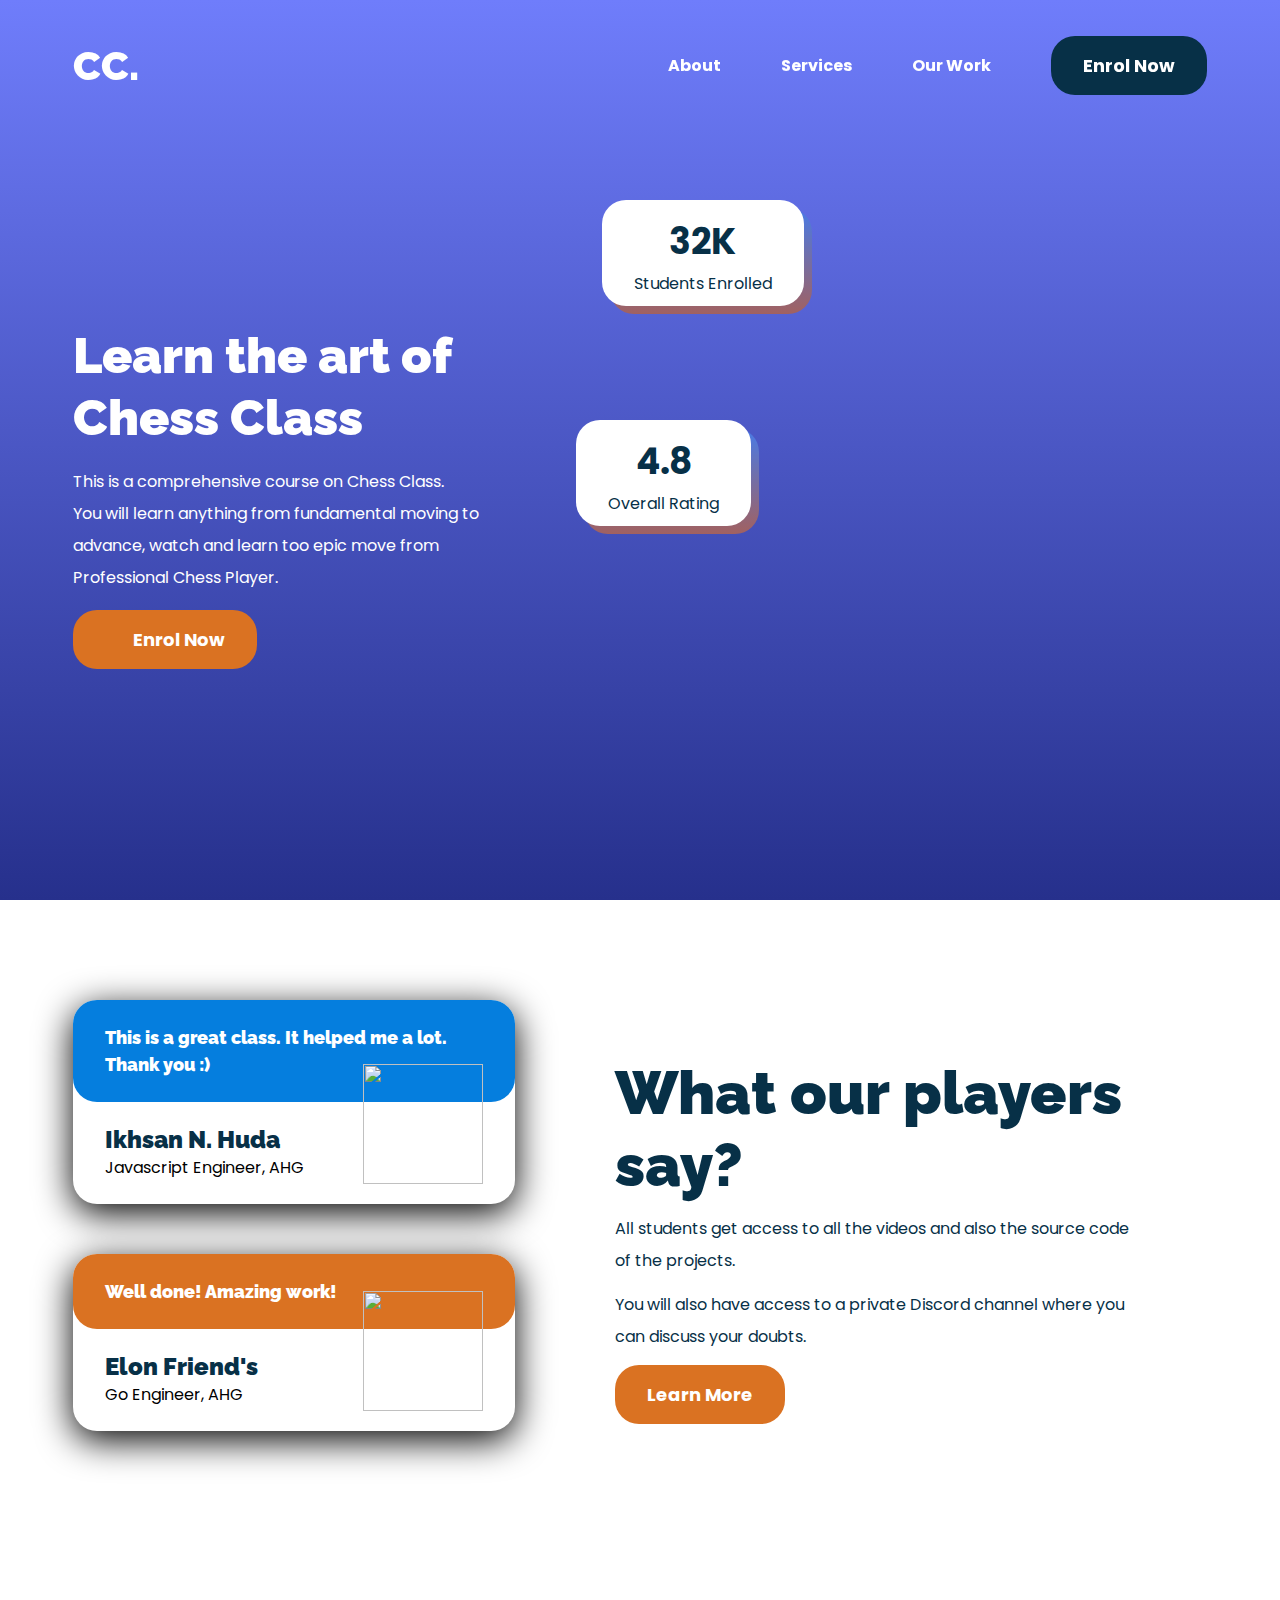
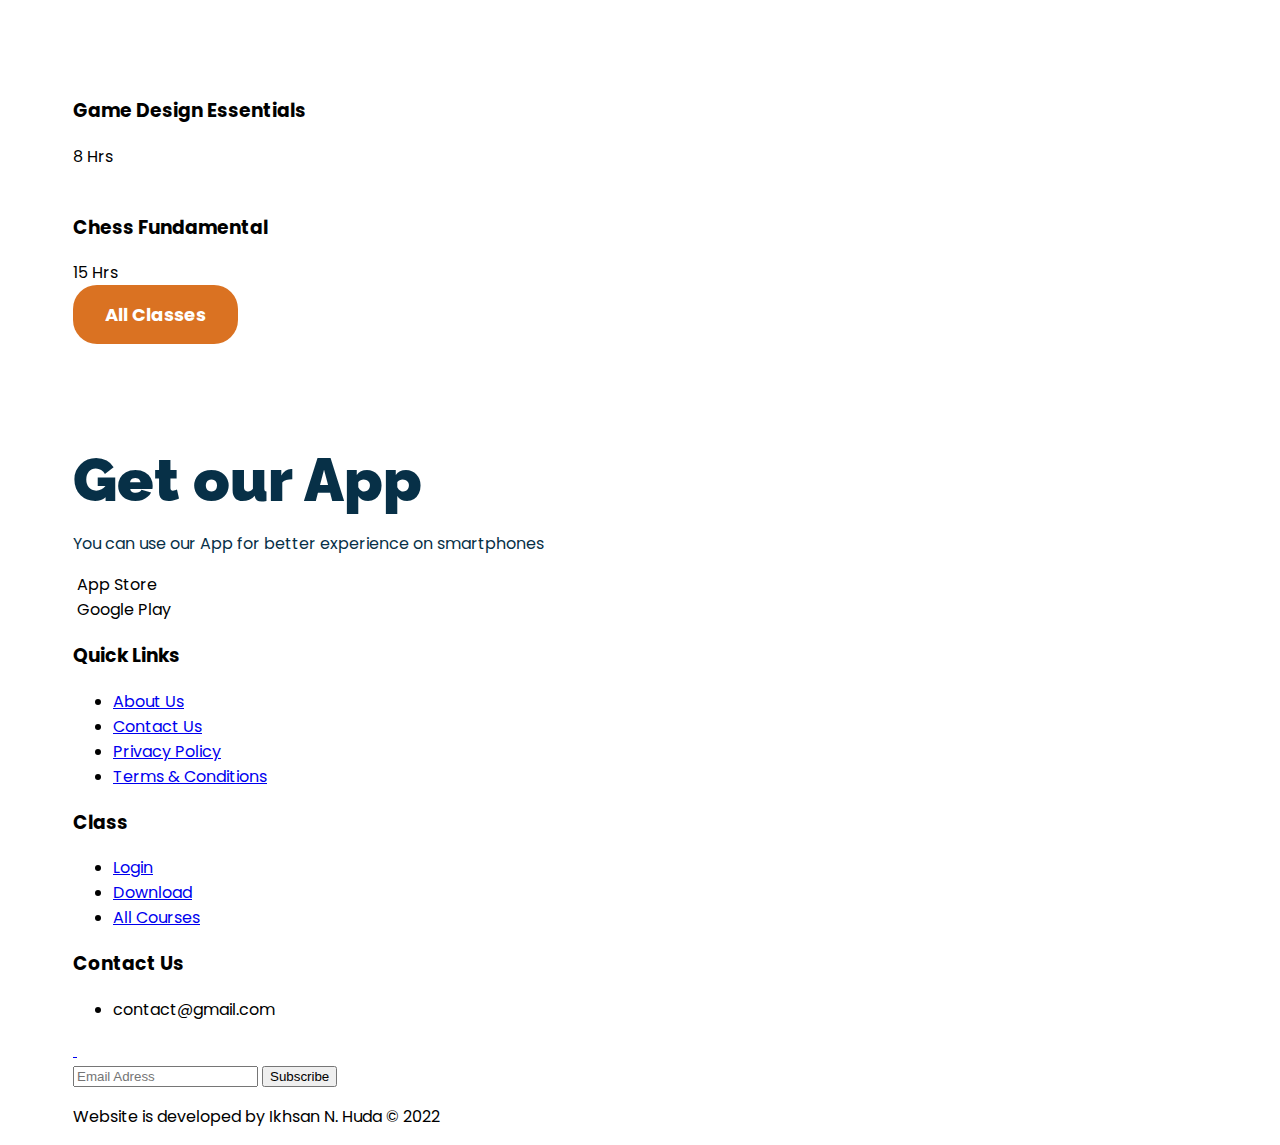
==== class-chess/index.html @ a9008c7b "add new dir" ====
<!DOCTYPE html>
<html lang="en">
<head>
    <meta charset="UTF-8">
    <meta http-equiv="X-UA-Compatible" content="IE=edge">
    <meta name="viewport" content="width=device-width, initial-scale=1.0">
    <title>Chess Class</title>
    <link rel="preconnect" href="https://fonts.googleapis.com">
    <link rel="preconnect" href="https://fonts.gstatic.com" crossorigin>
    <link href="https://fonts.googleapis.com/css2?family=Poppins:wght@400;700&family=Raleway:wght@300;900&display=swap" rel="stylesheet">
    <link rel="stylesheet" href="style.css">
</head>
<body>
    

<header>
    <div class="wrapper">
  <nav>
            <div class="logo">
                CC.
            </div>
   <ul>
    <li>
        <a href="#"> About </a>
    </li>

    <li>
        <a href="#"> Services </a>
    </li>

    <li>
        <a href="#"> Our Work </a>
    </li>

    <li>
        <a href="#" class="btn dark"> Enrol Now </a>
    </li>
   </ul>
  </nav>
    
    <!-- End of desktop navigation menu -->

  <div class="hero-section"> 
    <div class="left">
        <h1>
            Learn the art of <br>
            Chess Class
        </h1>

        <p>
            This is a comprehensive course on Chess Class. <br>
            You will learn anything from fundamental moving to <br>
            advance, watch and learn too epic move from <br>
            Professional Chess Player.
        </p>
    
        <a href="#" class="btn light enrol-icon">Enrol Now</a>
    </div>
    
    <div class="right">
        <img src="images/Chess.png" alt="" />
    </div>

  <div class="achievement-cards">

    <div class="achievement-card students-enrolled">
        <div class="content">
            <div>
                <h3>32K</h3>
            </div>
            <p>Students Enrolled</p>    
        </div>

        <div class="bg"></div>
     </div>   
   
     <div class="achievement-card overall-rating">
        <div class="content">
            <div>
            <h3>4.8</h3>
            <img src="images/star-icon.png" alt="">
            </div>
            <p>Overall Rating</p>
        </div>

        <div class="bg"></div>
     </div>   
    </div>

</div>
</div>
</header>    

<!-- End of the header section -->

    <div class="wrapper">
        <section class="testimonials-section">
            <div class="left">
                <div class="testimonial-card">
                    <div class="content">
                        This is a great class. It helped me a lot. Thank you :)
                    </div>

                    <div class="info">
                        <h4>Ikhsan N. Huda</h4>
                        <div class="company">
                            Javascript Engineer, AHG
                        </div>      
                        <img src="images/person.png" alt="" />
                    </div>
                </div>
                    
                    <div class="testimonial-card">
                        <div class="content">
                            Well done! Amazing work!
                        </div>
    
                        <div class="info">
                            <h4>Elon Friend's</h4>
                            <div class="company">
                                Go Engineer, AHG
                            </div>      
                            <img src="images/person2.png" alt="" />
                        </div>
                    </div> 
                </div>
   
                <!-- End of the class Left -->
                
            <div class="right">
                <h2>What our players say?</h2>
                <p>
                    All students get access to all the videos and also the source code <br> of the projects.
                </p>
                <p>
                    You will also have access to a private Discord channel where you <br> can discuss your doubts.
                </p>
                <a href="#" class="btn light desktop-btn" > Learn More </a>
            </div>
            <a href="#" class="btn light mobile-btn" > Learn More </a>
        </section>
    </div>

    <!-- End of Testimonials Section-->

    <section class="classes-section">
        <div class="wrapper">
            <h2 class="light">Our Class</h2>

            <div class="class-cards">  
                <div class="course-card">
                    <img src="images/class-image.png" alt="" />

                    <div class="info">
                        <h3>Game Design Essentials</h3>
                        <div class="duration">8 Hrs</div>
                    </div>
                </div>

                <div class="course-card">
                    <img src="images/class2-image.png" alt="" />

                    <div class="info">
                        <h3>Chess Fundamental</h3>
                        <div class="duration">15 Hrs</div>
                    </div>
                </div>
            </div>

            <a href="#" class="btn light">All Classes </a>
        </div>
    </section>

    <!-- End of Class Section -->
    
    <div class="wrapper">  
        <section class="app-section">
            <h2>Get our App</h2>
            <p>You can use our App for better experience on smartphones</p>
            
            <div class="app-buttons">
                <div class="app-btn">
                    <img src="images/appstore-icon.svg" alt="" />
                    <span>App Store</span>
                </div>
                <div class="app-btn">
                    <img src="images/google-store.svg" alt="" />
                    <span>Google Play</span>
                </div>
            </div>
        </section>
    </div>

<!-- End of the App Section -->

    <footer>
        <div class="wrapper">
            <div class="links-container">
                <div class="links">
                    <h3>Quick Links</h3>
                    <ul>
                        <li>
                        <a href="#">About Us</a>
                        </li>    
                        <li>
                        <a href="#">Contact Us</a>
                        </li>
                        <li>
                        <a href="#">Privacy Policy</a>
                        </li>
                        <li>
                        <a href="#">Terms & Conditions</a>
                        </li>
                    </ul>
                </div>

                <div class="links">
                    <h3>Class</h3>

                    <ul>
                        <li>
                        <a href="#">Login</a>
                        </li>    
                        <li>
                        <a href="#">Download</a>
                        </li>
                        <li>
                        <a href="#">All Courses</a>
                        </li>
                    </ul>
                </div>

                <div class="links">
                    <h3>Contact Us</h3>

                    <ul>
                        <li>
                            contact@gmail.com
                        </li>    
                    </ul>
                    
                    <div class="socials">
                     
                     <a href="#"> 
                        <img src="images/fb-icon.svg" alt="" />
                     </a>
                     <a href="#">    
                        <img src="images/instagram-icon.svg" alt="" />
                    </a>
                        </div>
                    <form action="#">
                        <input type="text" placeholder="Email Adress" />
                        <button class="submit-btn"> Subscribe</button>
                    </form>    
                    
                </div>
            </div>

            <p class="copyright">Website is developed by Ikhsan N. Huda © 2022</p>
        </div>
    </footer>



    <script src="script.js"></script>
</body>
</html>
---- class-chess/style.css ----
:root {
   --orange-color: #da7222;
   --dark-blue-color: #073047;
   --dark-color: #070917;
   --light-color: #E7E7E7;
   --light-purple-color: #6F7DFB;
   --light-blue-color: #057EDE;
}

*,
*::after,
*::before {
   box-sizing: border-box;
}

body {
   margin: 0;
   font-family: "Poppins", sans-serif;
}

.wrapper {
   max-width: 1134px;
   margin: 0 auto;
}


/* Buttons */
.btn {
   padding: 16px 32px;
   border-radius:24px;
   color: #fff;
   display: inline-block;
   font-weight: bold;
   font-size: 18px;
   text-decoration: none;
   position: relative;
}

.btn.dark {
   background: var(--dark-blue-color);
}

.btn.light {
   background: var(--orange-color);
}

.btn.enrol-icon::before {
   content: url("images/enrol-icon.svg");
   position: absolute;
   top: 50%;
   left: 32px;
   transform: translateY(-50%);
}

.btn.enrol-icon {
   padding-left: 60px;
}

/* Header */

header {
   background: linear-gradient(180deg, #6F7DFB 0%, #26308c 100%);
   height: 100vh;
   width: 100%;
}

nav {
   display: flex;
   justify-content: space-between;
   align-items: center;
   position: fixed;
   width: 1134px;
   top: 36px;
   z-index: 100;
}

nav .logo {
   font-family: "Raleway", sans-serif;
   font-weight: 900;
   font-size: 40px;
   color: #ffffff;
}

nav ul {
   display: flex;
   align-items: center;
   gap: 60px;
   list-style: none;
   margin: 0;
}

nav ul li a {
   font-family: "Poppins", sans-serif;
   font-weight: bold;
   font-size: 16px;
   color: #ffffff;
   text-decoration: none;
}

/* Hero Section */

.hero-section {
   display: flex;
   height: 100vh;
   width: 100%;
   align-items:center;
   justify-content: space-between;
   padding-top: 60px;
}

.hero-section .left h1 {
   font-family: "Raleway", sans-serif;
   font-weight: 900;
   font-size: 50px;
   line-height: 125%;
   color: #ffffff;
   margin-bottom: 0;
}

.hero-section .left p {
   font-family: "Poppins", sans-serif;
   font-weight: normal;
   font-size: 16px;
   line-height: 200%;
   color: #ffffff;
}

.hero-section .left {
   width: 457px;
}


.hero-section .right {
   align-self: flex-end;
}

.hero-section .right img {
   padding-left: 85%;
   height: 420px;
   vertical-align: middle;
}


/* achievement-cards */

.achievement-card {
   position: absolute;
   min-width: 200px;
}

.achievement-cards .content {
   border-radius: 24px;
   background: #fff;
   padding: 3px 32px;
   z-index: 10;
   line-height: 5px;
   position: relative;
    
}

.achievement-card.students-enrolled {
   left: 47%;
   top: 200px;
   min-width: 13%;
   text-align: center;
}

.achievement-card.overall-rating {
   left: 45%;
   top: 420px;
   min-width: 10%;
   text-align: center;
}

.achievement-card .content div {
   display: flex;
   align-items: center;
}

.achievement-card h3 {
   font-family: "Poppins", sans-serif;
   font-weight: bold;
   font-size: 36px;
   color: var(--dark-blue-color);
   text-align: center;
   width: 100%;
   padding-bottom: 9px;
}

.achievement-card p {
   font-family: "Poppins", sans-serif;
   font-weight: normal;
   font-size: 16px;
   color: var(--dark-blue-color);
   margin-top: -8px;
   margin-bottom: 8px;
   padding-bottom: 9px;
}

.achievement-card .bg {
   position: absolute;
   height: 100%;
   width: 100%;
   background: linear-gradient(180deg, #487be7 0%, #a16161 100%);
   border-radius: 24px;
   top: 8px;
   left: 8px;
   z-index: 1;
}

/* Testimonial Section */

section {
   margin-top: 100px;
}

h2 {
   font-family: "Raleway", sans-serif;
   font-weight: 900;
   font-size: 60px;
   line-height: 120%;
   margin: 0;
   color: var(--dark-blue-color);
}

h2.light {
   color: #fff;
}

section p {
   font-family: "Poppins", sans-serif;
   font-weight: normal;
   font-size: 16px;
   line-height: 200%;
   color: var(--dark-blue-color);
   margin: 12px 0;
}

.testimonials-section {
   display: flex;
   gap: 100px;
   align-items: center;
}

.testimonials-section .mobile-btn {
   display: none;
}



/* Start Card CSS */


.testimonials-section .testimonial-card {
   width: 442px;
   background: #fff;
   box-shadow: 0px 9px 36px rgba(0, 0, 0, 2);
   border-radius: 24px;
   margin-bottom: 50px;
   position: relative;
}

.testimonials-section .testimonial-card .content {
   font-family: "Raleway", sans-serif;
   font-weight: 900;
   font-size: 18px;
   line-height: 150%;
   color: #fff;
   border-radius: 24px;
   padding: 24px 32px ;
   background: var(--light-blue-color);
}

.testimonials-section .testimonial-card:last-child .content {
   background: var(--orange-color);
}

.testimonials-section .testimonial-card .info h4 {
   font-family: "Raleway", sans-serif;
   font-weight: 900;
   font-size: 24px;
   line-height: 120%;
   margin: 0;
   color: var(--dark-blue-color);
}

.testimonials-section .testimonial-card .info {
   padding: 24px 32px;
}

.testimonials-section .testimonial-card .info p.company {
   font-family: "Raleway", sans-serif;
   font-weight: normal;
   font-size: 18px;
   line-height: 120%;
   color: var(--dark-blue-color);
}

.testimonials-section .testimonial-card img {
   width: 120px;
   height: 120px;
   position: absolute;
   right: 32px;
   bottom: 20px;
}
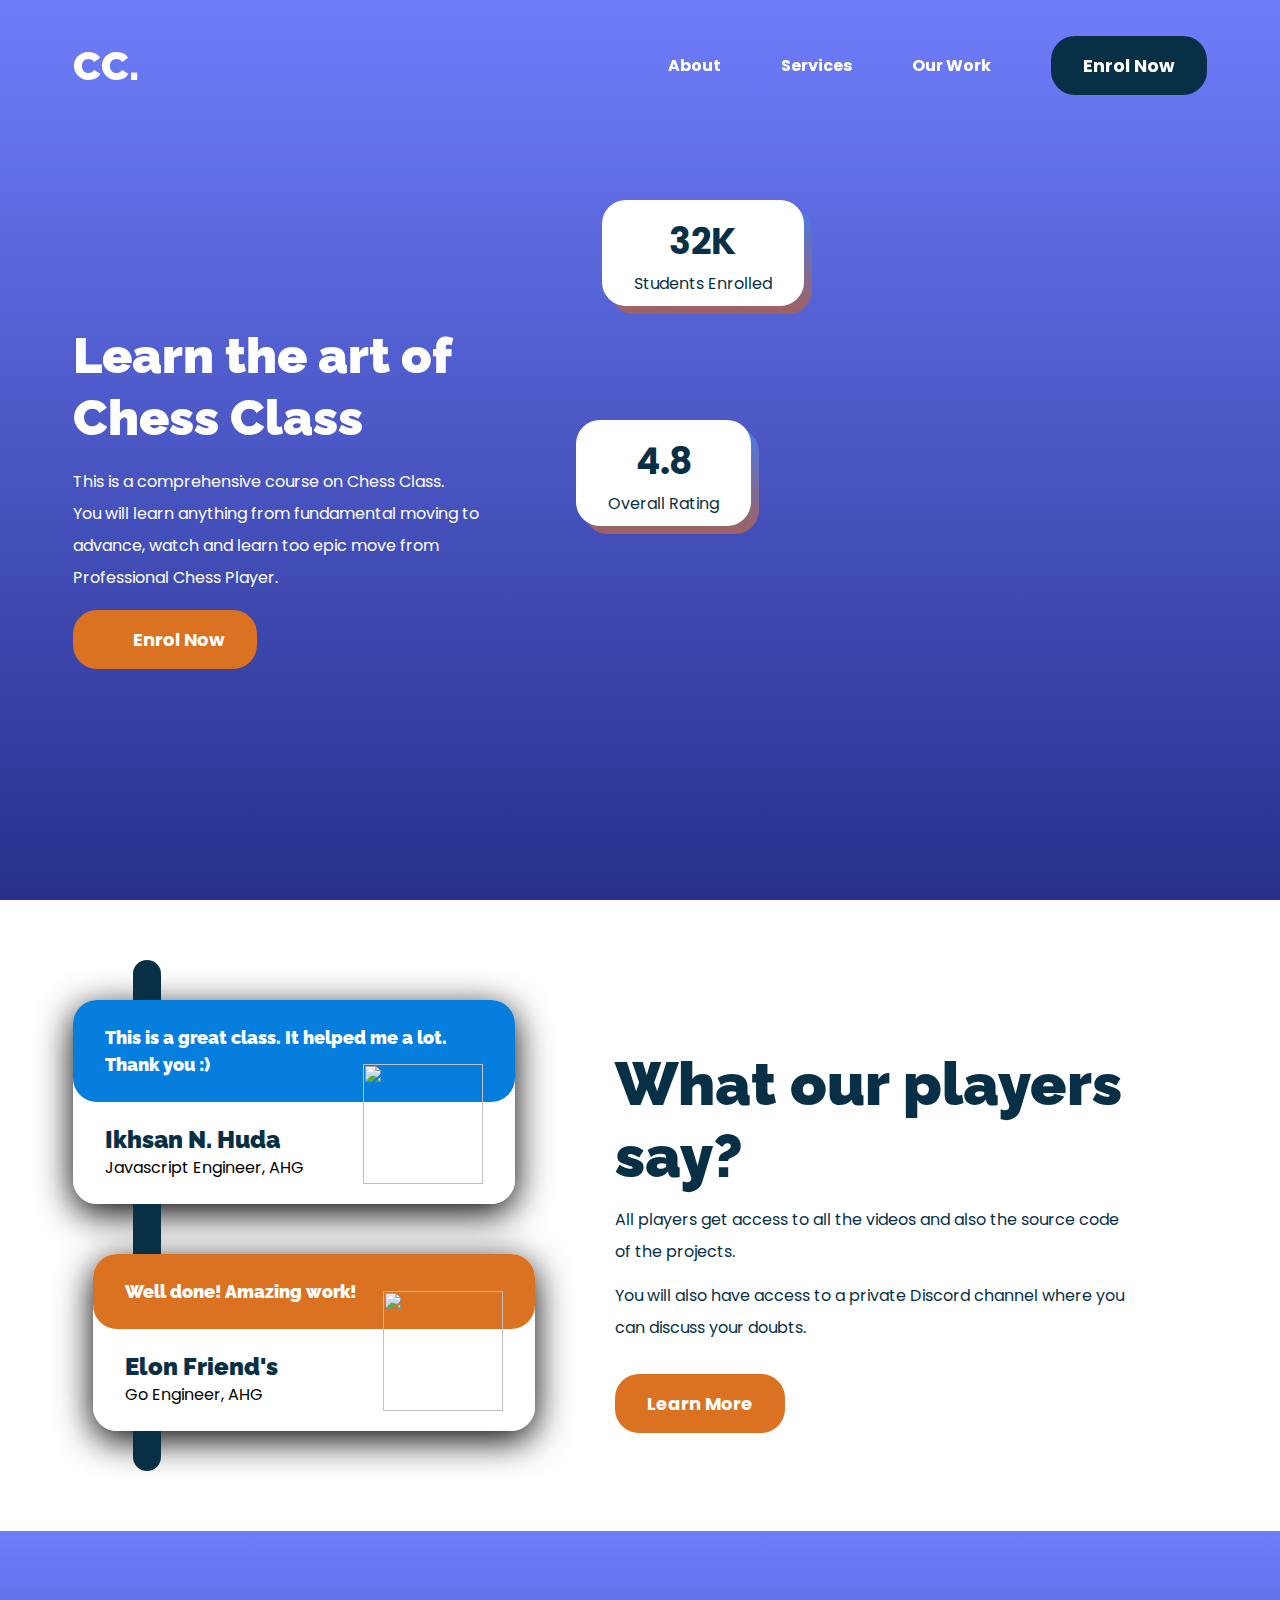
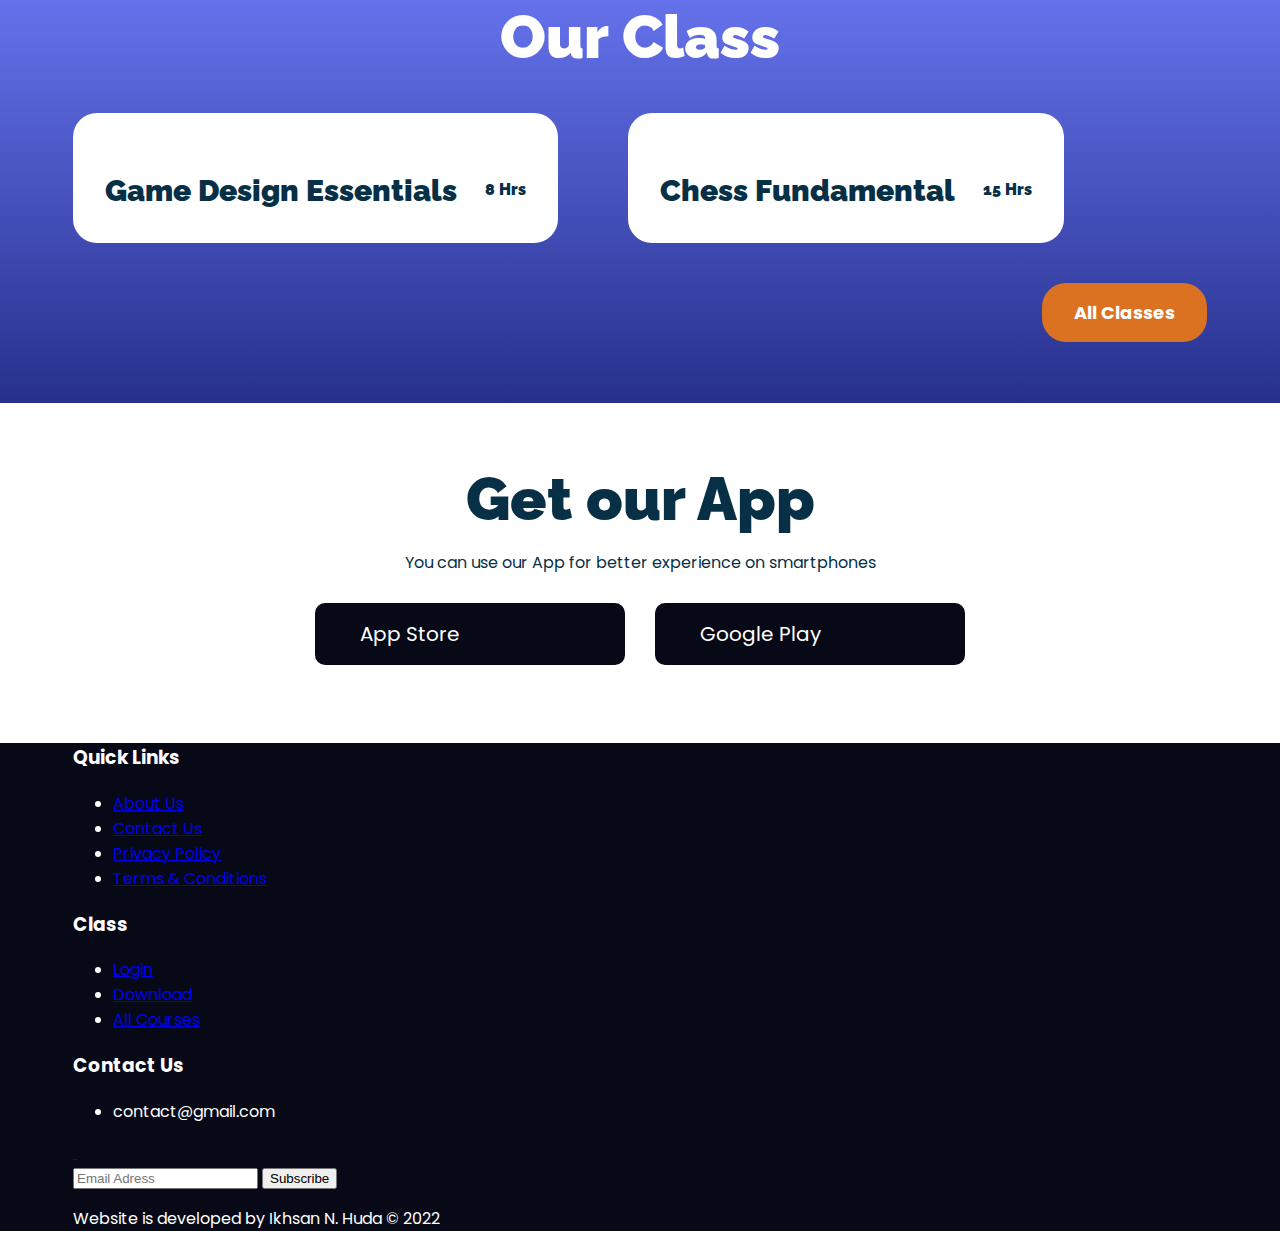
==== commit ea42324f: "html update footer section" ====
--- a/class-chess/index.html
+++ b/class-chess/index.html
@@ -129,15 +129,19 @@
                 
             <div class="right">
                 <h2>What our players say?</h2>
-                <p>
-                    All students get access to all the videos and also the source code <br> of the projects.
-                </p>
-                <p>
-                    You will also have access to a private Discord channel where you <br> can discuss your doubts.
-                </p>
+
+                <div class="features">
+                    <p>
+                        All players get access to all the videos and also the source code <br> of the projects.
+                    </p>
+                    <p>
+                        You will also have access to a private Discord channel where you <br> can discuss your doubts.
+                    </p>
+                </div>
+
                 <a href="#" class="btn light desktop-btn" > Learn More </a>
             </div>
-            <a href="#" class="btn light mobile-btn" > Learn More </a>
+                <a href="#" class="btn light mobile-btn" > Learn More </a>
         </section>
     </div>
 
@@ -148,7 +152,7 @@
             <h2 class="light">Our Class</h2>
 
             <div class="class-cards">  
-                <div class="course-card">
+                <div class="class-card">
                     <img src="images/class-image.png" alt="" />
 
                     <div class="info">
@@ -157,7 +161,7 @@
                     </div>
                 </div>
 
-                <div class="course-card">
+                <div class="class-card">
                     <img src="images/class2-image.png" alt="" />
 
                     <div class="info">
@@ -184,7 +188,7 @@
                     <span>App Store</span>
                 </div>
                 <div class="app-btn">
-                    <img src="images/google-store.svg" alt="" />
+                    <img src="images/google-play.svg" alt="" />
                     <span>Google Play</span>
                 </div>
             </div>
@@ -239,7 +243,7 @@
                         </li>    
                     </ul>
                     
-                    <div class="socials">
+                    <div class="social">
                      
                      <a href="#"> 
                         <img src="images/fb-icon.svg" alt="" />
--- a/class-chess/style.css
+++ b/class-chess/style.css
@@ -1,4 +1,4 @@
-:root {
+ :root {
    --orange-color: #da7222;
    --dark-blue-color: #073047;
    --dark-color: #070917;
@@ -208,10 +208,11 @@
    z-index: 1;
 }
 
-/* Testimonial Section */
-
-section {
+/* --Start Testimonial Section-- */
+
+.testimonials-section {
    margin-top: 100px;
+   margin-bottom: 50px;
 }
 
 h2 {
@@ -248,7 +249,7 @@
 
 
 
-/* Start Card CSS */
+/* Start Card */
 
 
 .testimonials-section .testimonial-card {
@@ -260,6 +261,27 @@
    position: relative;
 }
 
+.testimonials-section .testimonial-card::before {
+   content: "";
+   width: 28px;
+   position: absolute;
+   height: 40px;
+   top: -40px;
+   left: 60px;
+   background: var(--dark-blue-color);
+   border-radius: 24px 24px 0 0;
+}
+
+
+.testimonials-section .testimonial-card:last-child:before {
+   height: calc(100% + 90px);
+   left: 40px;
+   top: -50px;
+   border-radius: 0 0 24px 24px;
+   z-index: -1;
+}
+
+
 .testimonials-section .testimonial-card .content {
    font-family: "Raleway", sans-serif;
    font-weight: 900;
@@ -286,6 +308,8 @@
 
 .testimonials-section .testimonial-card .info {
    padding: 24px 32px;
+   background-color: #fff;
+   border-radius: 0 0 24px 24px;
 }
 
 .testimonials-section .testimonial-card .info p.company {
@@ -304,40 +328,147 @@
    bottom: 20px;
 }
 
-
-
-
-
-
-
-
-
-
-
-
-
-
-
-
-
-
-
-
-
-
-
-
-
-
-
-
-
-
-
-
-
-
-
-
-
-
+.testimonials-section .testimonial-card:last-child {
+   transform: translateX(20px);
+}
+
+.testimonials-section .features {
+   margin-bottom: 30px;
+}
+
+/* --End Testimonial Section-- */
+
+
+/* --Start Class Section-- */
+
+
+.classes-section {
+   background: linear-gradient(180deg, #6f7dfb 0%, #26308c 100%);
+   padding: 70px 0;
+   padding-bottom: 120px;
+}
+
+.classes-section h2 {
+   text-align: center;
+}
+
+.classes-section .class-cards {
+   display: flex;
+   gap: 70px;
+}
+
+.classes-section .class-cards img {
+   width: 100%;
+   filter: drop-shadow(0px 4px 10px rgba(0, 0, 0, 0.25));
+   border-radius: 24px;
+}
+
+.classes-section .class-card {
+   background: #fff;
+   border-radius: 24px;
+   padding: 0px 32px;
+   margin: 40px 0;
+}
+
+.classes-section .class-card h3 {
+   font-family: "Raleway", sans-serif;
+   font-style: normal;
+   font-weight: 900;
+   font-size: 30px;
+   line-height: 150%;
+
+   color: var(--dark-blue-color);
+}
+
+.classes-section .class-card .info {
+   display: flex;
+   gap: 16px;
+   justify-content: space-between;
+   align-items: center;
+}
+
+.classes-section .class-card .duration {
+   font-family: "Raleway", sans-serif;
+   font-weight: 900;
+   font-size: 16px;
+   line-height: 150%;
+   white-space: nowrap;
+   color:var(--dark-blue-color);
+   position: relative;
+   padding-left: 12px;
+}
+
+.classes-section .class-card .duration::before {
+   content: url("images/clock.svg");
+   position: absolute;
+   top: 3px;
+   left: -6px;
+}
+
+.classes-section .wrapper {
+   position: relative;
+}
+
+.classes-section .wrapper .btn {
+   position: absolute;
+   right: 0;
+}
+
+/* -- End Class Section -- */
+
+
+/* -- Start App Section -- */
+
+
+
+.app-section {
+   text-align: center;
+   padding-top: 60px;
+   padding-bottom: 60px;
+}
+
+.app-section .app-buttons {
+   display: flex;
+   align-items: center;
+   justify-content: center;
+   gap: 30px;
+   margin-top: 24px;
+}
+
+.app-section .app-btn {
+   padding: 16px 31px;
+   background-color: #070917;
+   color: #fff;
+   display: flex;
+   align-items: center;
+   gap: 14px;
+   min-width: 310px;
+   border-radius: 10px;
+}
+
+.app-section .app-btn span {
+   font-family: "Poppins", sans-serif;
+   font-weight: normal;
+   font-size: 20px;
+   color: #fff;
+}
+
+
+/* -- End App Section -- */
+
+
+/* -- Start Footer Section-- */
+
+footer {
+   background: var(--dark-color);
+   color: #fff;
+}
+
+
+
+
+
+
+
+
+
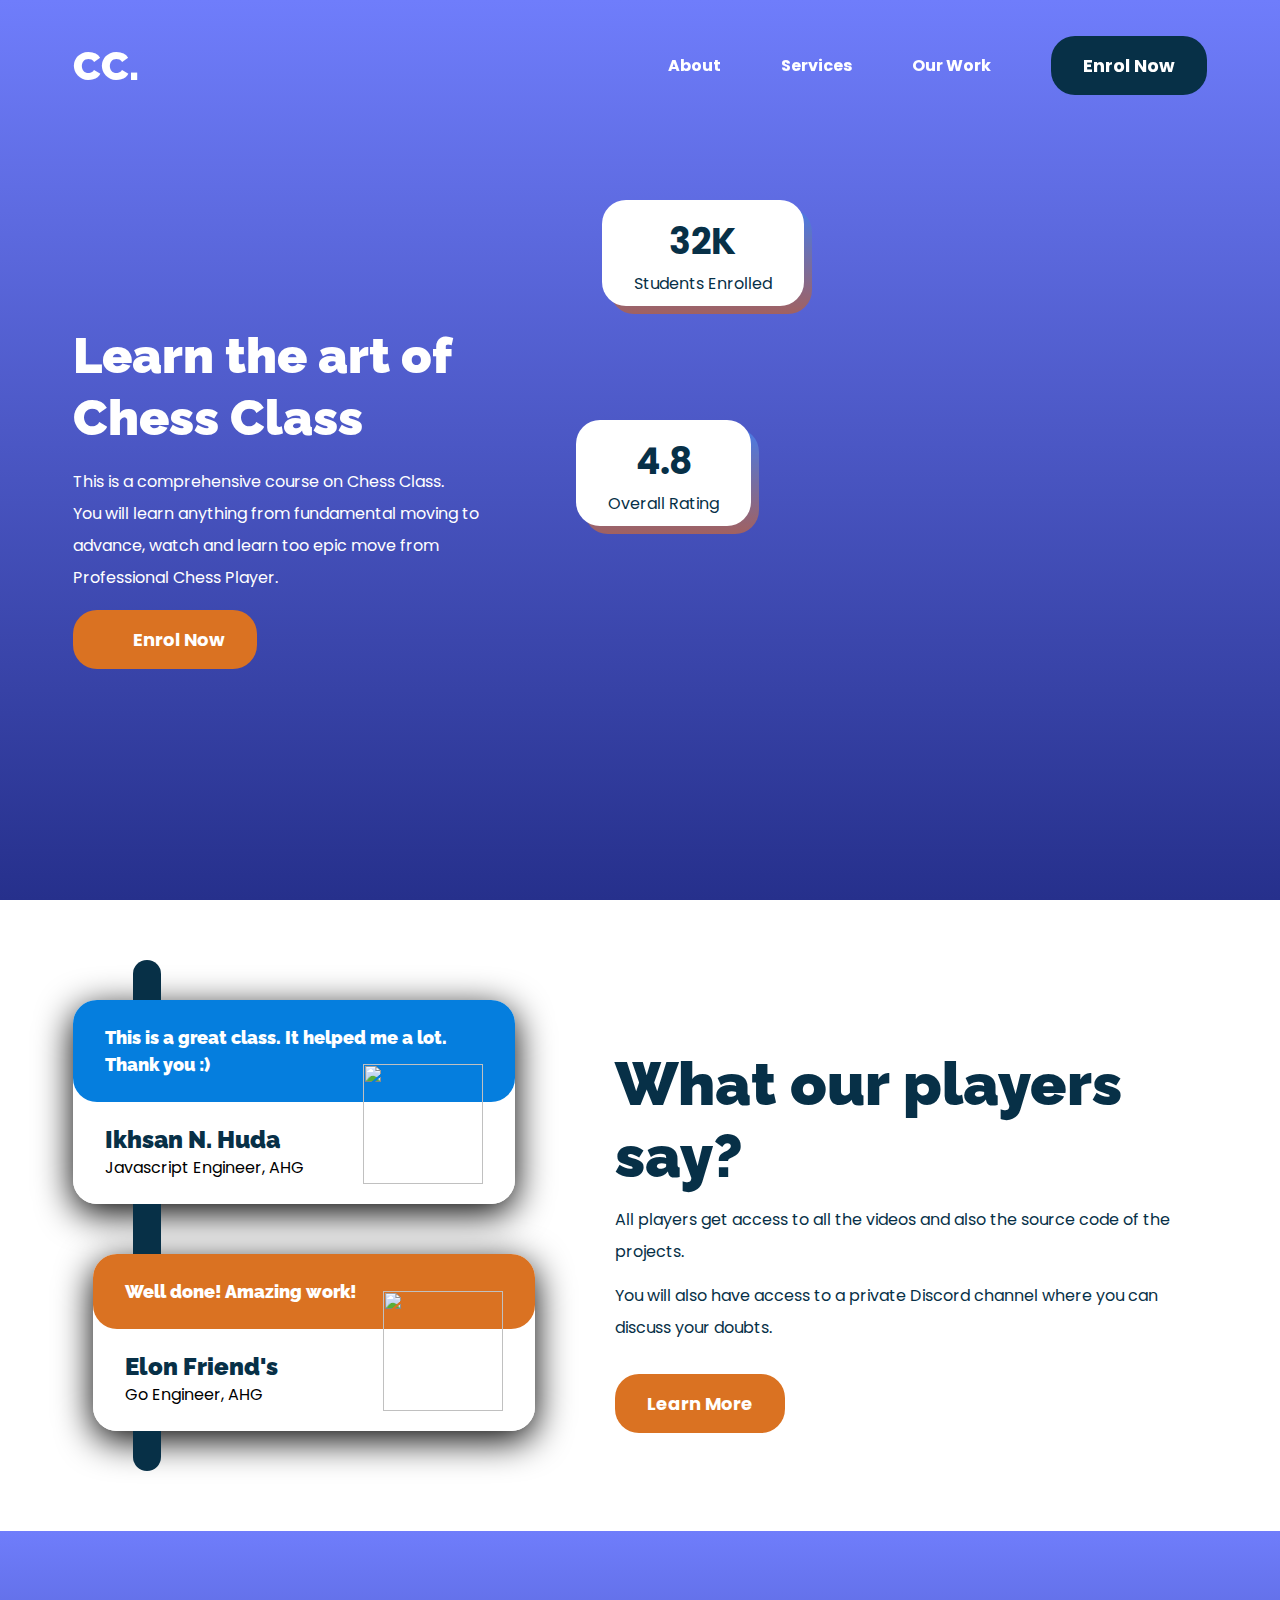
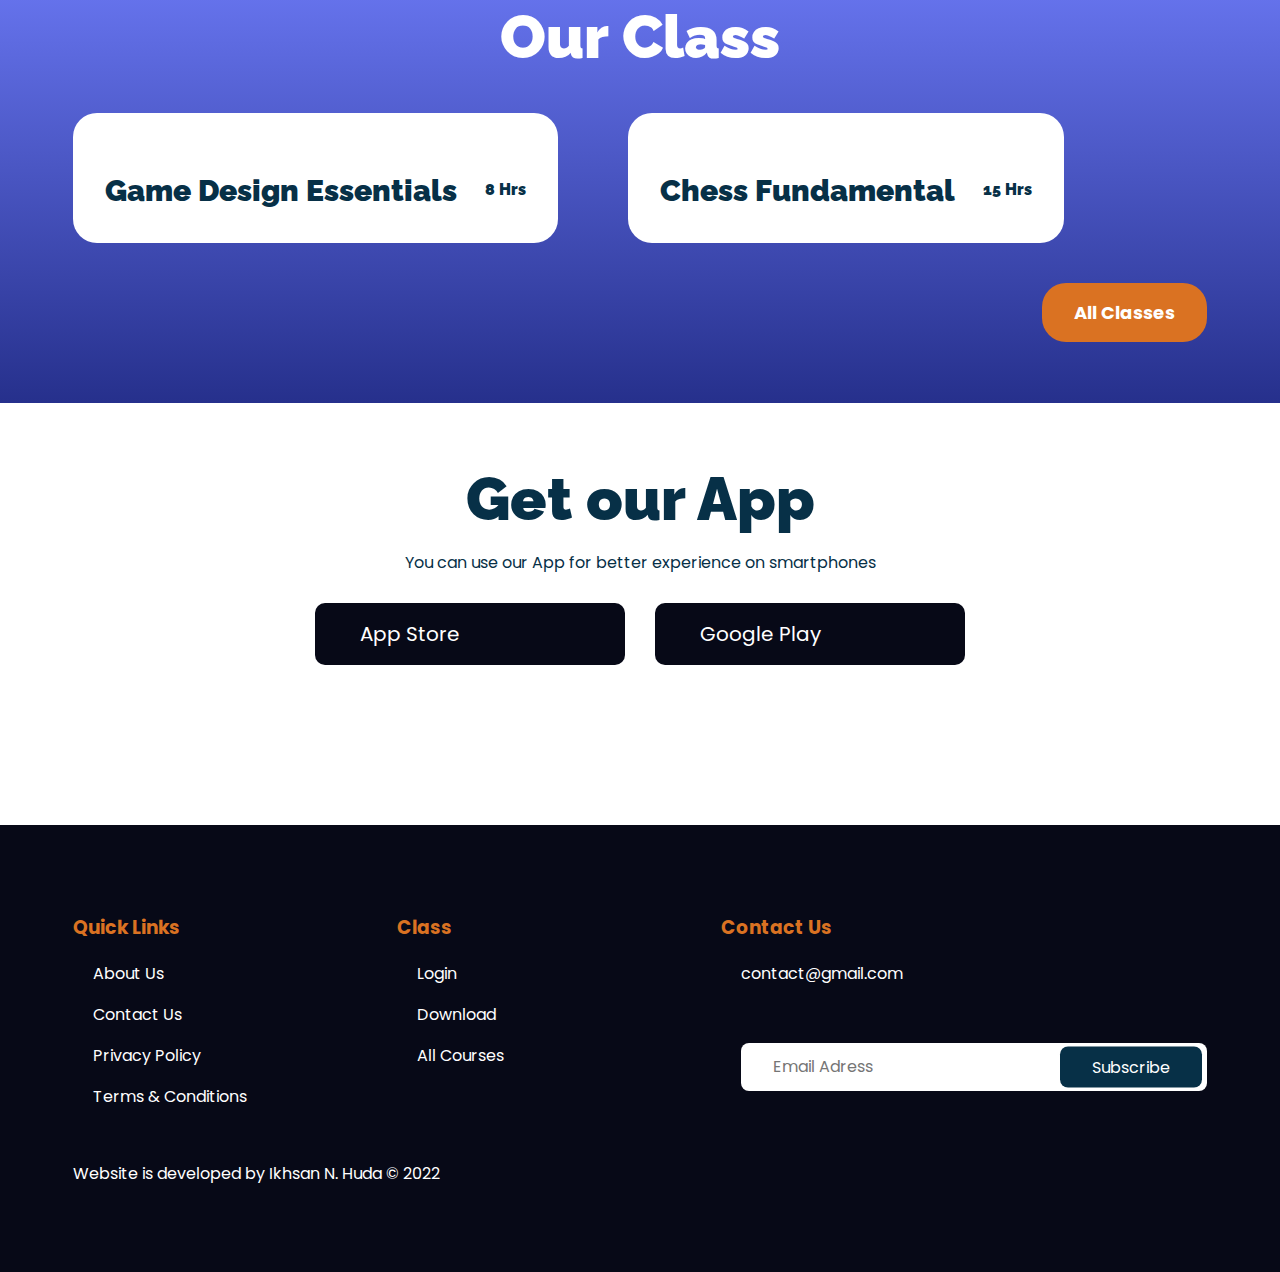
==== commit 58f8050d: "update class-section" ====
--- a/class-chess/index.html
+++ b/class-chess/index.html
@@ -132,10 +132,10 @@
 
                 <div class="features">
                     <p>
-                        All players get access to all the videos and also the source code <br> of the projects.
+                        All players get access to all the videos and also the source code of the projects.
                     </p>
                     <p>
-                        You will also have access to a private Discord channel where you <br> can discuss your doubts.
+                        You will also have access to a private Discord channel where you can discuss your doubts.
                     </p>
                 </div>
 
--- a/class-chess/style.css
+++ b/class-chess/style.css
@@ -70,8 +70,18 @@
    align-items: center;
    position: fixed;
    width: 1134px;
-   top: 36px;
+   top: 0;
+   padding: 36px 0;
    z-index: 100;
+   transition: all 500ms ease;
+}
+
+nav.scrolled {
+   background: var(--dark-color);
+   box-shadow: 0 20px 14px -8px rgba(0, 0, 0, 0.3);
+   border-radius: 0 0 8px 8px;
+   top: 0;
+   padding: 18px;
 }
 
 nav .logo {
@@ -211,6 +221,7 @@
 /* --Start Testimonial Section-- */
 
 .testimonials-section {
+   display: flex;
    margin-top: 100px;
    margin-bottom: 50px;
 }
@@ -462,13 +473,232 @@
 footer {
    background: var(--dark-color);
    color: #fff;
-}
-
-
-
-
-
-
-
-
-
+   margin-top: 100px;
+   padding: 70px 0;
+}
+
+footer a {
+   text-decoration: none;
+   color: #fff;
+}
+
+footer h3 {
+   color: var(--orange-color);
+}
+
+footer ul {
+   list-style: none;
+   padding-left: 20px;
+}
+
+footer ul li {
+   margin: 16px 0;
+}
+
+footer .links-container {
+   display: grid;
+   grid-template-columns: 2fr 2fr 3fr;
+}
+
+footer .social {
+   margin-left: 20px;
+}
+
+footer .social a {
+   margin-right: 28px;
+}
+
+footer form {
+   margin-left: 20px;
+   margin-top: 16px;
+   position: relative;
+}
+
+footer form input {
+   font-family: "Poppins", sans-serif;
+   font-weight: normal;
+   font-size: 16px;
+   line-height: 200%;
+   border-radius: 8px;
+   padding: 8px 32px;
+   border: none;
+   width: 100%;
+   color: #000000;
+}
+
+footer form .submit-btn {
+   position: absolute;
+   right: 5px;
+   top: 50%;
+   transform: translateY(-50%);
+   background: var(--dark-blue-color);
+   border-radius: 8px;
+   color: #fff;
+   padding: 8px 32px;
+   border: 0;
+   font-family: "Poppins", sans-serif;
+   font-weight: normal;
+   font-size: 16px;
+   color: #fff;
+   cursor: pointer;
+}
+
+footer .copyright {
+   margin-top: 36px;
+}
+
+@media (max-width: 1100px) {
+   .btn {
+      padding: 12px 32px;
+   }
+
+   .wrapper {
+      padding: 0 100px;
+   }
+
+   nav {
+      width: 100%;
+      left: 0;
+      right: 0;
+      padding: 36px 100px;
+   }
+
+   nav.scrolled {
+      padding: 16px 100px;
+   }
+
+   header,
+   .hero-section,
+   header .wrapper {
+      max-height: 1000px;
+   }
+
+   .hero-section {
+      flex-direction: column;
+   }
+
+   .hero-section .left {
+      width: 100%;
+      display: flex;
+      flex-direction: column;
+      justify-content: center;
+   }
+
+   .hero-section .left .btn {
+      align-self: flex-start;
+   }
+
+   .hero-section .left h1 {
+      font-size: 50px;
+      line-height: 125%;
+   }
+
+   .hero-section .right {
+      position: absolute;
+      bottom: 0;
+   }
+
+   .hero-section .right img {
+      height: 580px;
+   }
+
+   .hero-section .achievement-card {
+      position: relative;
+      margin-bottom: 80px;
+   }
+
+   .achievement-card.students-enrolled,
+   .achievement-card.overall-rating {
+      left: unset;
+      top: unset;
+   }
+
+   .hero-section .achievement-card {
+      align-self: flex-start;
+      margin: 40px;
+   }
+
+   h2 {
+      font-size: 40px;
+   }
+
+   .testimonials-section {
+      flex-direction: column;
+      align-items: stretch;
+   }
+
+   .testimonials-section .testimonial-card {
+      width: 100%;
+      margin-bottom: 40px;
+   }
+
+   .testimonials-section .testimonial-card:last-child::before {
+      top: -40px;
+      left: 60px;
+      height: cacl(100% + 80px);
+   }
+
+   .testimonials-section .testimonial-card:last-child {
+      transform: translateX(0px);
+      margin-bottom: 0;
+   }
+
+   .testimonials-section .desktop-btn {
+      display: none;
+   }
+
+   .testimonials-section .mobile-btn {
+      display: block;
+      align-self:flex-end;
+      order: 3;
+   }
+
+   .testimonials-section .right {
+      order: 1;
+   }
+   
+   .testimonials-section .left {
+      order: 2;
+   }
+
+   .testimonials-section .right p {
+      display: inline;
+   }
+
+   .testimonials-section h2 {
+      margin-bottom: 20px;
+   }
+
+   .classes-section .class-cards {
+      flex-direction: column;
+      gap: 80px;
+   }   
+
+   .classes-section .class-card {
+      margin: 0;
+   }
+
+   .classes-section h2 {
+      margin-bottom: 40px;
+   }
+
+   .classes-section .class-card img {
+      height: 260px;
+      object-fit: cover;
+   }
+
+   .classes-section .class-card h3 {
+      font-size: 24px;
+   }
+
+   .classes-section .wrapper .btn {
+      right: 100px;
+   }
+
+   .classes-section .class-card:last-child {
+      margin-bottom: 50px;
+   }
+
+
+   
+}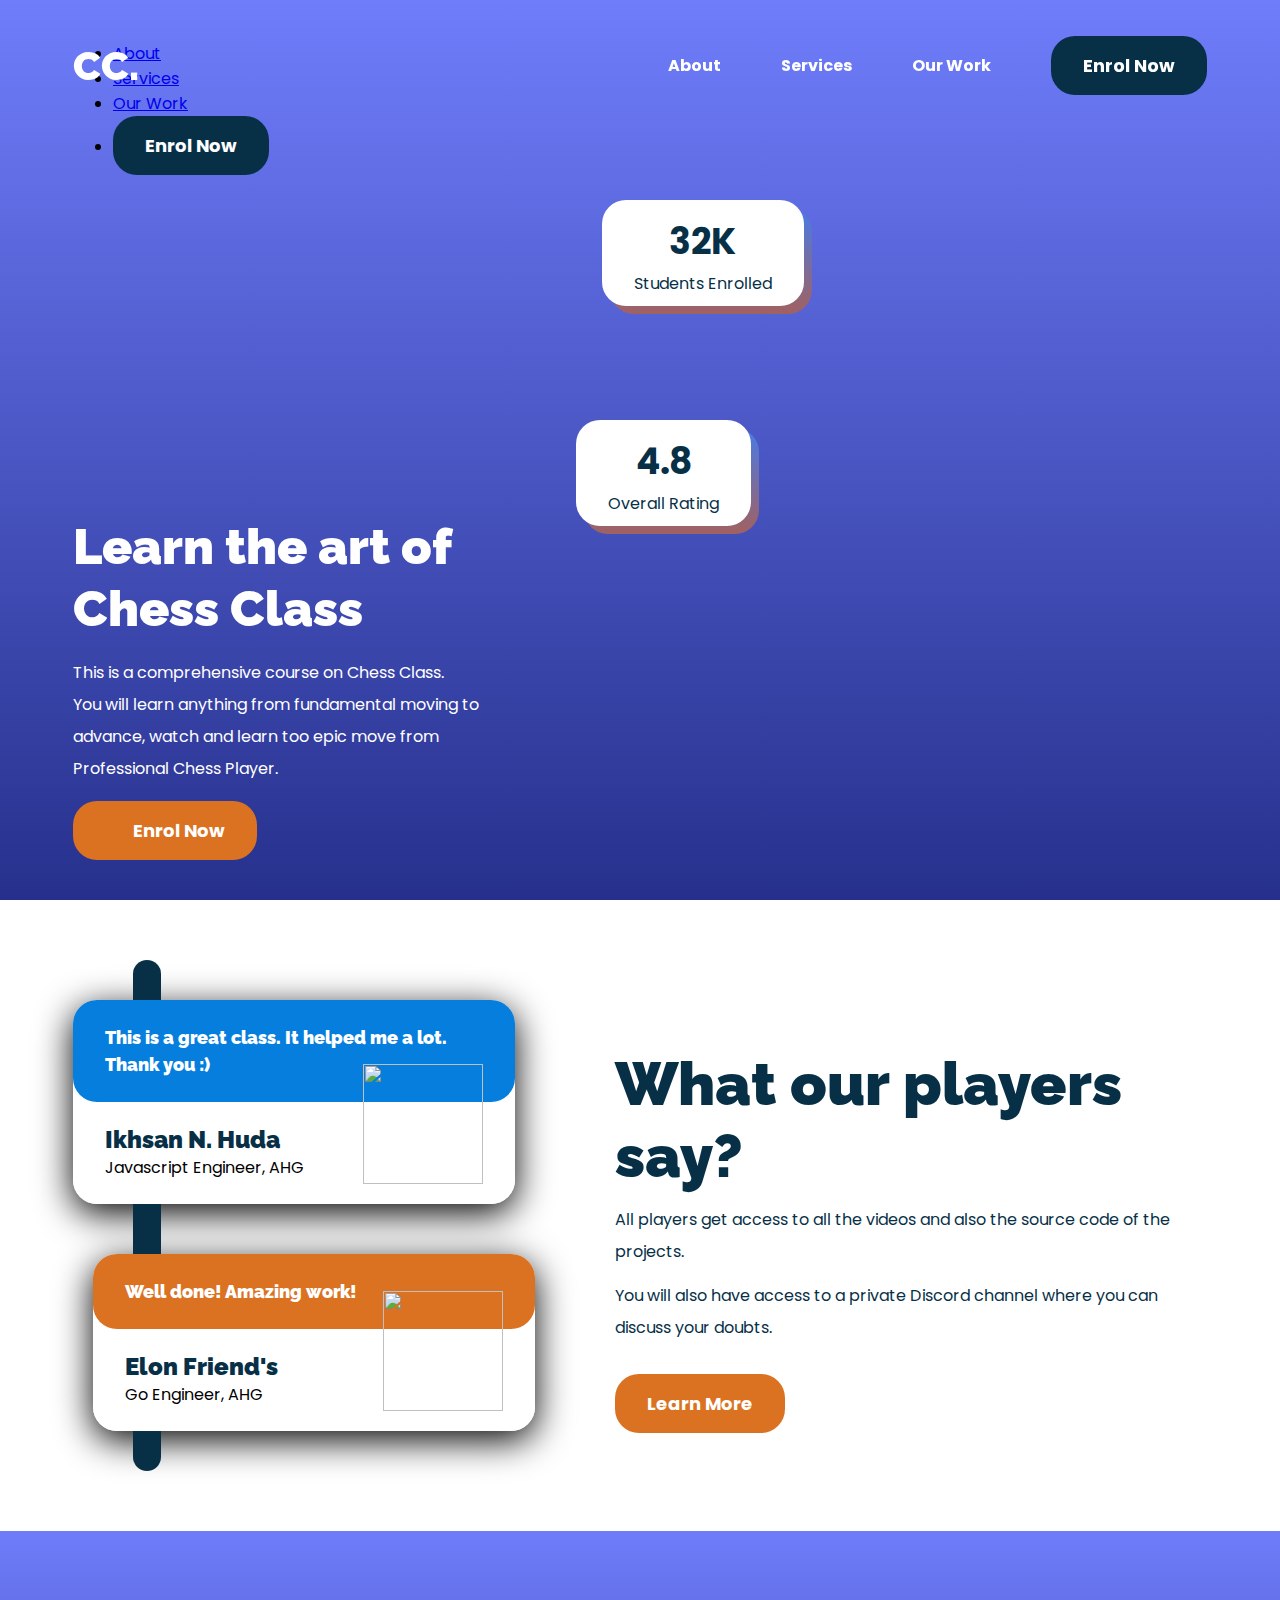
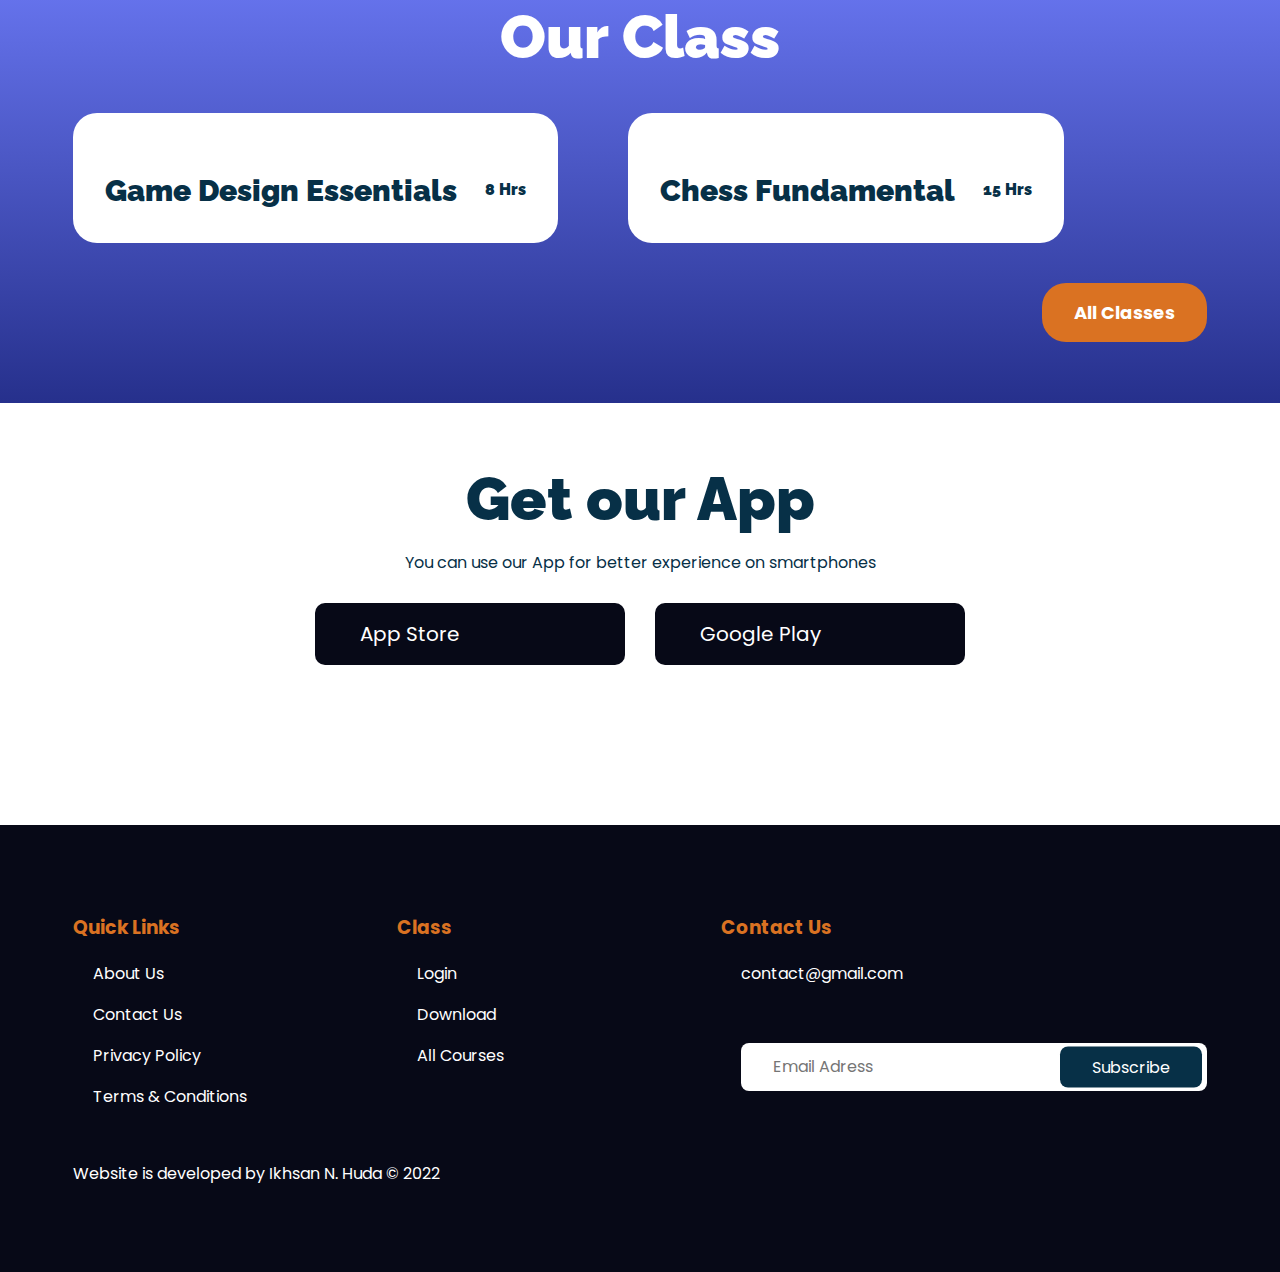
==== commit 969b169e: "update media query phone version" ====
--- a/class-chess/index.html
+++ b/class-chess/index.html
@@ -40,6 +40,42 @@
     
     <!-- End of desktop navigation menu -->
 
+  <nav class="mobile-nav">
+      <div class="logo">CC.</div>
+      <div class="menu-icon">
+          <img src="images/menu-icon.svg" alt="">
+      </div>
+  </nav>  
+
+  <div class="mobile-menu-container"> 
+      <div class="close-icon">
+          <img src="images/close-icon.svg" alt="">
+      </div>
+
+      <ul>
+        <li>
+            <a href="#"> About </a>
+        </li>
+    
+        <li>
+            <a href="#"> Services </a>
+        </li>
+    
+        <li>
+            <a href="#"> Our Work </a>
+        </li>
+    
+        <li>
+            <a href="#" class="btn dark"> Enrol Now </a>
+        </li>
+       </ul>
+
+  </div>
+
+
+
+
+
   <div class="hero-section"> 
     <div class="left">
         <h1>
@@ -58,7 +94,7 @@
     </div>
     
     <div class="right">
-        <img src="images/Chess.png" alt="" />
+      
     </div>
 
   <div class="achievement-cards">
--- a/class-chess/style.css
+++ b/class-chess/style.css
@@ -547,6 +547,12 @@
    margin-top: 36px;
 }
 
+nav.mobile-nav {
+   display: none;
+}
+
+/* Media Query Tablet */
+
 @media (max-width: 1100px) {
    .btn {
       padding: 12px 32px;
@@ -554,7 +560,7 @@
 
    .wrapper {
       padding: 0 100px;
-   }
+   }  
 
    nav {
       width: 100%;
@@ -578,19 +584,15 @@
    }
 
    .hero-section .left {
-      width: 100%;
+      width: 100%;  
       display: flex;
       flex-direction: column;
       justify-content: center;
+      
    }
 
    .hero-section .left .btn {
       align-self: flex-start;
-   }
-
-   .hero-section .left h1 {
-      font-size: 50px;
-      line-height: 125%;
    }
 
    .hero-section .right {
@@ -599,7 +601,7 @@
    }
 
    .hero-section .right img {
-      height: 580px;
+      height: 500px;
    }
 
    .hero-section .achievement-card {
@@ -613,10 +615,11 @@
       top: unset;
    }
 
-   .hero-section .achievement-card {
+   .hero-section .achievement-cards {
       align-self: flex-start;
       margin: 40px;
    }
+
 
    h2 {
       font-size: 40px;
@@ -700,5 +703,87 @@
    }
 
 
+   footer .links-container {
+      grid-template-columns: 1fr 1fr ;
+   }
+
+   footer .links-container .links:last-child {
+      grid-column: 1 / 3;
+   }
    
-}+}
+   /* Media Query Phone */
+
+
+   @media (max-width: 800px) {
+      
+      nav {
+         display:none ;
+      }
+
+      nav.mobile-nav {
+         display: flex;
+      }
+
+      nav.mobile-nav.scrolled {
+         padding: 8px 100px;
+         background: var(--light-purple-color);
+         box-shadow: 0 9px 21px -5px rgba(0, 0, 0, 0.3) ;
+      }
+
+      .mobile-menu-container {
+         position: fixed;
+         height: 100vh;
+         width: 100%;
+         top: 0;
+         left: 100%;
+         background: var(--dark-color);
+         display: flex;
+         align-items: center;
+         justify-content: center;
+         z-index: 200;
+         transition: all 400ms ease;
+      }
+
+      .mobile-menu-container.active {
+         left: 0;
+      }
+
+
+
+      .mobile-menu-container .close-icon {
+         position: fixed;
+         top: 32px;
+         right: 100px;
+         opacity: 0;
+         pointer-events: none;
+         transition: all 400ms ease;
+      }
+
+      .mobile-menu-container.active .close-icon {
+         opacity: 1;
+         pointer-events: auto;
+      }
+
+      .mobile-menu-container ul {
+         list-style: none;
+         padding: 0;
+      }   
+
+      .mobile-menu-container ul li {
+         margin: 30px 0;
+         text-align: center;
+      }
+
+      .mobile-menu-container ul li a {
+         color: #fff;
+         text-decoration: none;
+         font-size: 18px;
+      }
+
+
+
+
+
+   }
+
